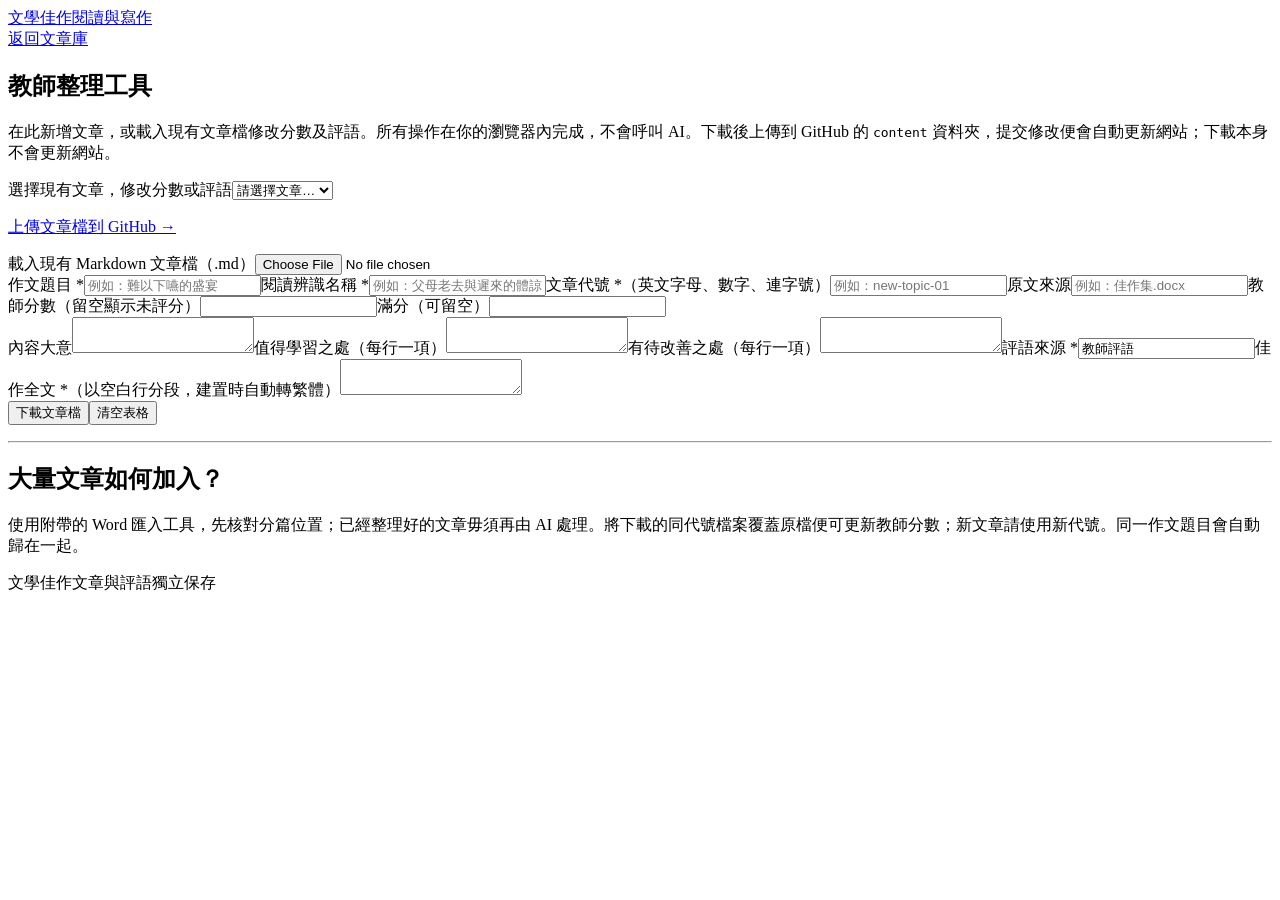
==== web/editor.html @ 9c991cdd "Add initial HTML structure for editor tool" ====
<!doctype html><html lang="zh-Hant-HK"><head><meta charset="utf-8"><meta name="viewport" content="width=device-width,initial-scale=1"><title>教師整理工具｜文學佳作</title><link rel="stylesheet" href="style.css"><script defer src="data.js"></script><script defer src="editor.js"></script></head><body><header><a class="brand" href="index.html">文學佳作<span>閱讀與寫作</span></a><nav><a href="index.html">返回文章庫</a></nav></header><main><section class="editor"><h1>教師整理工具</h1><p>在此新增文章，或載入現有文章檔修改分數及評語。所有操作在你的瀏覽器內完成，不會呼叫 AI。下載後上傳到 GitHub 的 <code>content</code> 資料夾，提交修改便會自動更新網站；下載本身不會更新網站。</p><label class="field"><span>選擇現有文章，修改分數或評語</span><select id="existing"><option value="">請選擇文章…</option></select></label><p><a href="https://github.com/Akichien/literature-library/upload/main/content" target="_blank" rel="noopener">上傳文章檔到 GitHub →</a></p><label class="field"><span>載入現有 Markdown 文章檔（.md）</span><input type="file" id="load" accept=".md"></label><form id="edit-form"><div class="form-grid"><label class="field"><span>作文題目 *</span><input id="topic" required placeholder="例如：難以下嚥的盛宴"></label><label class="field"><span>閱讀辨識名稱 *</span><input id="label" required placeholder="例如：父母老去與遲來的體諒"></label><label class="field"><span>文章代號 *（英文字母、數字、連字號）</span><input id="id" required pattern="[a-z0-9][a-z0-9-]*" placeholder="例如：new-topic-01"></label><label class="field"><span>原文來源</span><input id="source" placeholder="例如：佳作集.docx"></label><label class="field"><span>教師分數（留空顯示未評分）</span><input id="score" type="number" min="0" step="any"></label><label class="field"><span>滿分（可留空）</span><input id="scoreMax" type="number" min="0.01" step="any"></label></div><label class="field"><span>內容大意</span><textarea id="summary"></textarea></label><label class="field"><span>值得學習之處（每行一項）</span><textarea id="learn"></textarea></label><label class="field"><span>有待改善之處（每行一項）</span><textarea id="improve"></textarea></label><label class="field"><span>評語來源 *</span><input id="reviewSource" required value="教師評語"></label><label class="field"><span>佳作全文 *（以空白行分段，建置時自動轉繁體）</span><textarea id="body" required></textarea></label><div class="editor-actions"><button class="primary" type="submit">下載文章檔</button><button class="secondary" type="reset">清空表格</button></div><p id="status" class="message" role="status"></p></form><hr><h2>大量文章如何加入？</h2><p>使用附帶的 Word 匯入工具，先核對分篇位置；已經整理好的文章毋須再由 AI 處理。將下載的同代號檔案覆蓋原檔便可更新教師分數；新文章請使用新代號。同一作文題目會自動歸在一起。</p></section></main><footer>文學佳作<span>文章與評語獨立保存</span></footer></body></html>
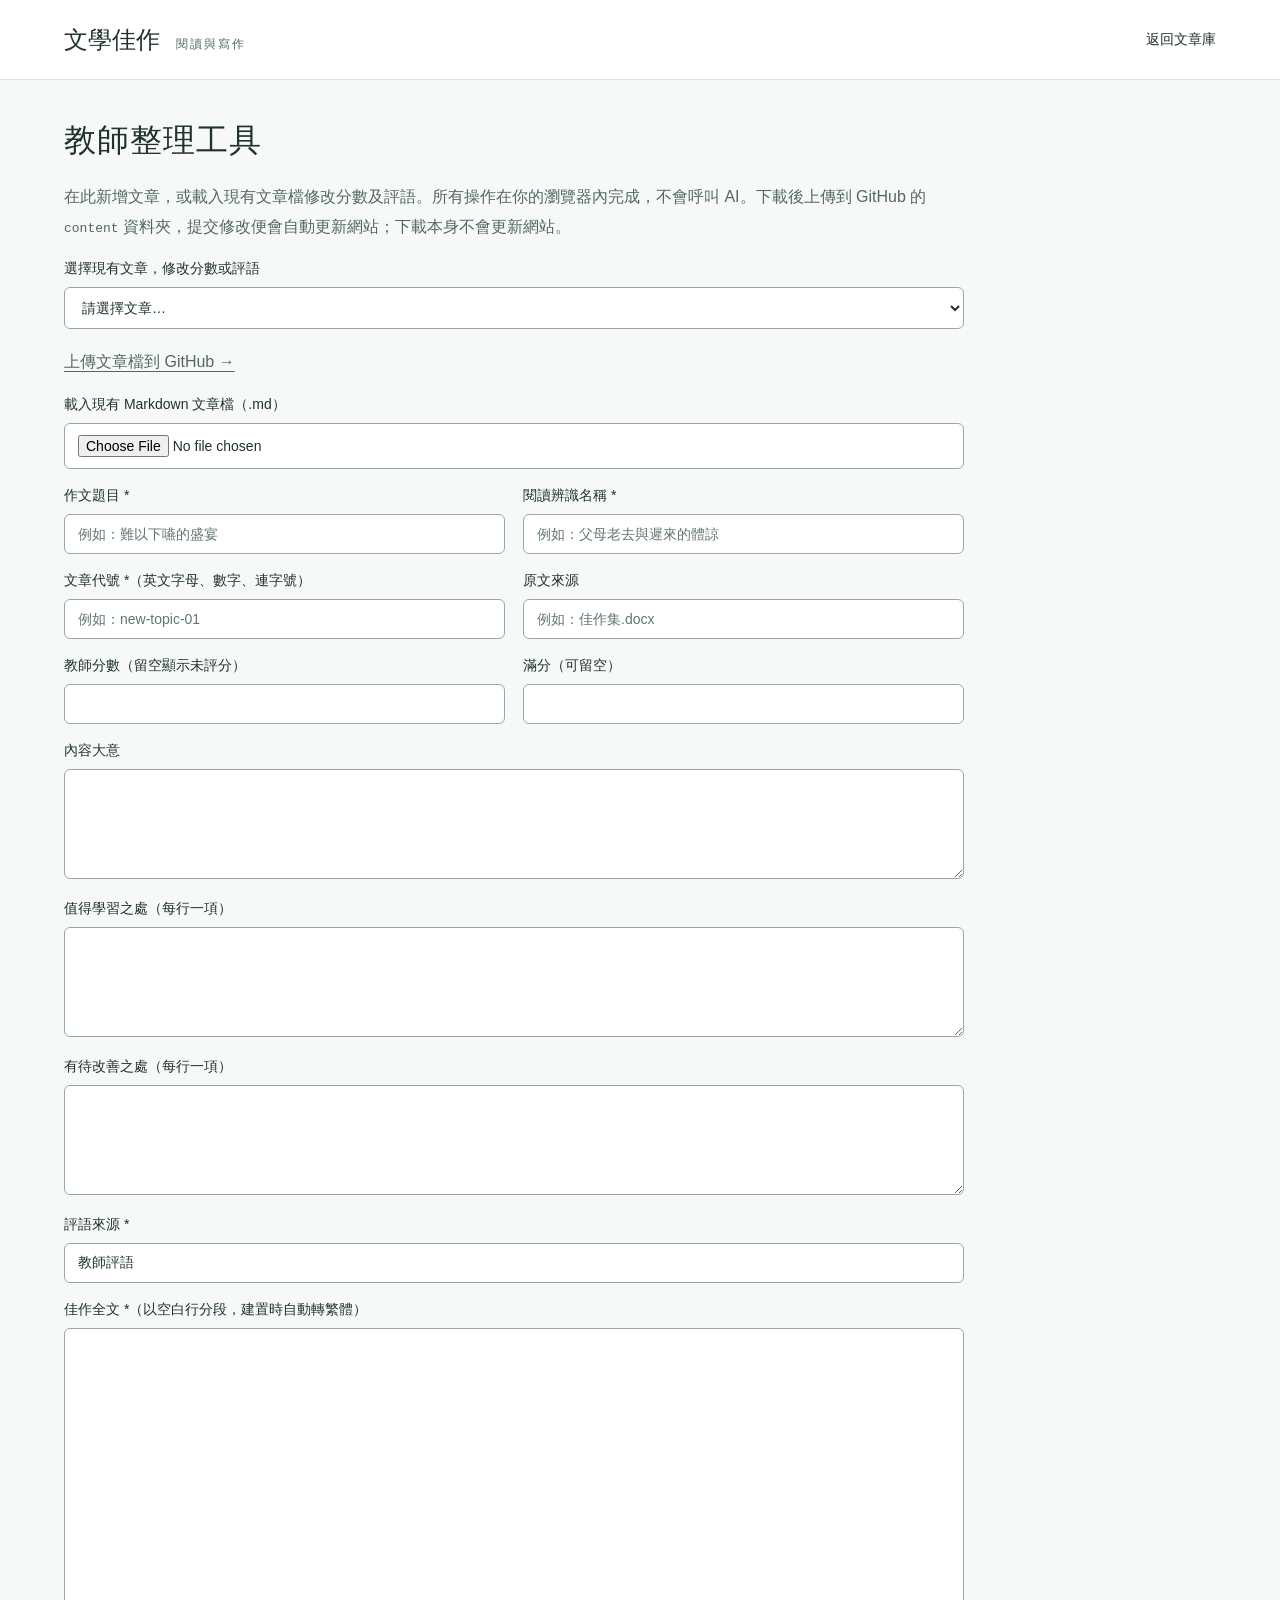
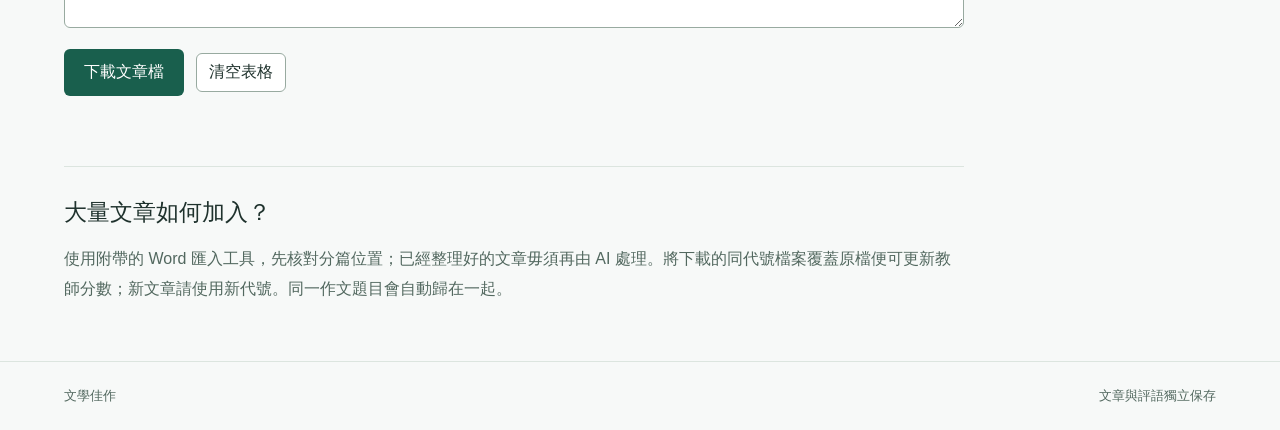
==== commit 6d9ced19: "更新 chiencl 網址及文章上傳連結" ====
--- a/web/editor.html
+++ b/web/editor.html
@@ -1 +1 @@
-<!doctype html><html lang="zh-Hant-HK"><head><meta charset="utf-8"><meta name="viewport" content="width=device-width,initial-scale=1"><title>教師整理工具｜文學佳作</title><link rel="stylesheet" href="style.css"><script defer src="data.js"></script><script defer src="editor.js"></script></head><body><header><a class="brand" href="index.html">文學佳作<span>閱讀與寫作</span></a><nav><a href="index.html">返回文章庫</a></nav></header><main><section class="editor"><h1>教師整理工具</h1><p>在此新增文章，或載入現有文章檔修改分數及評語。所有操作在你的瀏覽器內完成，不會呼叫 AI。下載後上傳到 GitHub 的 <code>content</code> 資料夾，提交修改便會自動更新網站；下載本身不會更新網站。</p><label class="field"><span>選擇現有文章，修改分數或評語</span><select id="existing"><option value="">請選擇文章…</option></select></label><p><a href="https://github.com/Akichien/literature-library/upload/main/content" target="_blank" rel="noopener">上傳文章檔到 GitHub →</a></p><label class="field"><span>載入現有 Markdown 文章檔（.md）</span><input type="file" id="load" accept=".md"></label><form id="edit-form"><div class="form-grid"><label class="field"><span>作文題目 *</span><input id="topic" required placeholder="例如：難以下嚥的盛宴"></label><label class="field"><span>閱讀辨識名稱 *</span><input id="label" required placeholder="例如：父母老去與遲來的體諒"></label><label class="field"><span>文章代號 *（英文字母、數字、連字號）</span><input id="id" required pattern="[a-z0-9][a-z0-9-]*" placeholder="例如：new-topic-01"></label><label class="field"><span>原文來源</span><input id="source" placeholder="例如：佳作集.docx"></label><label class="field"><span>教師分數（留空顯示未評分）</span><input id="score" type="number" min="0" step="any"></label><label class="field"><span>滿分（可留空）</span><input id="scoreMax" type="number" min="0.01" step="any"></label></div><label class="field"><span>內容大意</span><textarea id="summary"></textarea></label><label class="field"><span>值得學習之處（每行一項）</span><textarea id="learn"></textarea></label><label class="field"><span>有待改善之處（每行一項）</span><textarea id="improve"></textarea></label><label class="field"><span>評語來源 *</span><input id="reviewSource" required value="教師評語"></label><label class="field"><span>佳作全文 *（以空白行分段，建置時自動轉繁體）</span><textarea id="body" required></textarea></label><div class="editor-actions"><button class="primary" type="submit">下載文章檔</button><button class="secondary" type="reset">清空表格</button></div><p id="status" class="message" role="status"></p></form><hr><h2>大量文章如何加入？</h2><p>使用附帶的 Word 匯入工具，先核對分篇位置；已經整理好的文章毋須再由 AI 處理。將下載的同代號檔案覆蓋原檔便可更新教師分數；新文章請使用新代號。同一作文題目會自動歸在一起。</p></section></main><footer>文學佳作<span>文章與評語獨立保存</span></footer></body></html>
+<!doctype html><html lang="zh-Hant-HK"><head><meta charset="utf-8"><meta name="viewport" content="width=device-width,initial-scale=1"><title>教師整理工具｜文學佳作</title><link rel="stylesheet" href="style.css"><script defer src="data.js"></script><script defer src="editor.js"></script></head><body><header><a class="brand" href="index.html">文學佳作<span>閱讀與寫作</span></a><nav><a href="index.html">返回文章庫</a></nav></header><main><section class="editor"><h1>教師整理工具</h1><p>在此新增文章，或載入現有文章檔修改分數及評語。所有操作在你的瀏覽器內完成，不會呼叫 AI。下載後上傳到 GitHub 的 <code>content</code> 資料夾，提交修改便會自動更新網站；下載本身不會更新網站。</p><label class="field"><span>選擇現有文章，修改分數或評語</span><select id="existing"><option value="">請選擇文章…</option></select></label><p><a href="https://github.com/chiencl/literature-library/upload/main/content" target="_blank" rel="noopener">上傳文章檔到 GitHub →</a></p><label class="field"><span>載入現有 Markdown 文章檔（.md）</span><input type="file" id="load" accept=".md"></label><form id="edit-form"><div class="form-grid"><label class="field"><span>作文題目 *</span><input id="topic" required placeholder="例如：難以下嚥的盛宴"></label><label class="field"><span>閱讀辨識名稱 *</span><input id="label" required placeholder="例如：父母老去與遲來的體諒"></label><label class="field"><span>文章代號 *（英文字母、數字、連字號）</span><input id="id" required pattern="[a-z0-9][a-z0-9-]*" placeholder="例如：new-topic-01"></label><label class="field"><span>原文來源</span><input id="source" placeholder="例如：佳作集.docx"></label><label class="field"><span>教師分數（留空顯示未評分）</span><input id="score" type="number" min="0" step="any"></label><label class="field"><span>滿分（可留空）</span><input id="scoreMax" type="number" min="0.01" step="any"></label></div><label class="field"><span>內容大意</span><textarea id="summary"></textarea></label><label class="field"><span>值得學習之處（每行一項）</span><textarea id="learn"></textarea></label><label class="field"><span>有待改善之處（每行一項）</span><textarea id="improve"></textarea></label><label class="field"><span>評語來源 *</span><input id="reviewSource" required value="教師評語"></label><label class="field"><span>佳作全文 *（以空白行分段，建置時自動轉繁體）</span><textarea id="body" required></textarea></label><div class="editor-actions"><button class="primary" type="submit">下載文章檔</button><button class="secondary" type="reset">清空表格</button></div><p id="status" class="message" role="status"></p></form><hr><h2>大量文章如何加入？</h2><p>使用附帶的 Word 匯入工具，先核對分篇位置；已經整理好的文章毋須再由 AI 處理。將下載的同代號檔案覆蓋原檔便可更新教師分數；新文章請使用新代號。同一作文題目會自動歸在一起。</p></section></main><footer>文學佳作<span>文章與評語獨立保存</span></footer></body></html>
--- a/web/style.css
+++ b/web/style.css
@@ -0,0 +1 @@
+:root{--paper:#f7f9f8;--ink:#1f322d;--muted:#52685f;--accent:#195f4d;--line:#dce5df;--white:#fff;--radius:6px;font-family:"Microsoft JhengHei","PingFang TC",sans-serif;color:var(--ink);background:var(--paper);font-synthesis:none}*{box-sizing:border-box}body{margin:0}a{color:inherit;text-underline-offset:4px}button,input,textarea,select{font:inherit}button,a,input,textarea{touch-action:manipulation}button{cursor:pointer}button:focus-visible,a:focus-visible,input:focus-visible,textarea:focus-visible{outline:3px solid #267b65;outline-offset:4px}header{height:80px;padding:0 5vw;border-bottom:1px solid var(--line);display:flex;align-items:center;justify-content:space-between;background:var(--white);gap:20px}.brand{font-size:24px;font-weight:700;text-decoration:none;white-space:nowrap}.brand span{font-size:12px;font-weight:400;margin-left:16px;color:var(--muted);letter-spacing:2px}nav{display:flex;gap:28px;font-size:14px}nav a{text-decoration:none}nav a:hover{color:var(--accent)}main{max-width:1280px;margin:auto;padding:0 5vw;min-height:75dvh}.intro{padding:56px 0 48px;max-width:750px}.eyebrow{font-size:13px;color:var(--accent);letter-spacing:2px;margin:0 0 16px}h1{font-size:clamp(32px,4.2vw,52px);line-height:1.3;letter-spacing:1px;margin:0 0 20px}h2{font-size:23px;margin:0 0 12px}.intro>p:last-child{line-height:1.9;color:var(--muted);font-size:16px;margin:0}.library-grid{display:grid;grid-template-columns:220px minmax(0,1fr);gap:48px;border-top:1px solid var(--line);padding-top:32px;padding-bottom:64px}aside h2{font-size:16px;margin-bottom:20px}.topic{display:flex;align-items:center;justify-content:space-between;gap:8px;width:100%;border:0;background:none;padding:13px 12px;text-align:left;color:var(--muted);border-radius:var(--radius);margin-bottom:6px;line-height:1.5}.topic.active{color:var(--accent);background:#e4eee9;font-weight:700}.topic small{font-size:12px;font-weight:400}.aside-note{font-size:12px;line-height:2;color:var(--muted);margin:32px 12px}.catalog-head{display:flex;justify-content:space-between;align-items:start;gap:25px;margin-bottom:16px}#count{color:var(--muted);font-size:13px;margin:0}.search{width:280px;max-width:100%}.search label{display:block;font-size:12px;margin-bottom:8px;color:var(--muted)}input,textarea,select{border:1px solid #98aaa0;background:white;border-radius:var(--radius);padding:11px 13px;width:100%;color:var(--ink)}input::placeholder{color:#63776c}.entry{padding:26px 0;border-bottom:1px solid var(--line);display:grid;grid-template-columns:42px minmax(0,1fr) 88px;gap:16px;text-decoration:none}.entry:hover h3{color:var(--accent);text-decoration:underline}.entry-number{color:var(--accent);font-family:monospace;font-size:15px;padding-top:4px}.entry h3{font-size:20px;margin:0 0 9px;font-weight:600;line-height:1.5}.entry p{line-height:1.85;font-size:14px;color:var(--muted);margin:0;max-width:650px}.meta{display:flex;flex-wrap:wrap;gap:12px;color:var(--muted);font-size:12px;margin-top:12px}.score{text-align:right;font-size:13px;color:var(--accent);padding-top:6px;white-space:nowrap}.empty{padding:48px 0;line-height:1.9}.reader-top{display:flex;justify-content:space-between;align-items:center;gap:20px;margin:30px 0}.back{font-size:14px;color:var(--accent)}.reader-heading{padding:16px 0 30px}.reader-heading h1{font-size:clamp(28px,3.4vw,42px);margin-bottom:12px}.reader-heading .label{font-size:20px;color:var(--muted);margin:0 0 15px}.teacher-score{border-left:3px solid var(--accent);padding-left:14px;font-size:14px}.reader-grid{display:grid;grid-template-columns:minmax(0,1fr) 340px;gap:44px;align-items:start;padding-bottom:60px}.article{background:white;border:1px solid var(--line);border-radius:var(--radius);padding:32px 40px}.article h2{font-size:16px;color:var(--accent)}.article p{font-size:var(--reading-size,19px);line-height:2.05;margin:0 0 24px;white-space:pre-wrap;overflow-wrap:anywhere}.reading-tools{display:flex;gap:8px;align-items:center;font-size:12px;color:var(--muted)}.reading-tools button,.secondary{border:1px solid #98aaa0;background:white;color:var(--ink);padding:8px 12px;border-radius:var(--radius)}.notes{background:#edf3ef;padding:26px;border-radius:var(--radius)}.notes h2{font-size:17px;margin-top:25px}.notes h2:first-of-type{margin-top:0}.notes p,.notes li{font-size:14px;line-height:1.95;color:#354c41}.notes ul{padding-left:20px}.notes li{margin-bottom:12px}.source-note{font-size:12px!important;border-top:1px solid #cbd9ce;padding-top:16px}.article-note{color:var(--muted);font-size:12px;line-height:1.8;margin:0 0 20px}.article-nav{display:flex;justify-content:space-between;gap:20px;flex-wrap:wrap;padding-bottom:30px;font-size:14px;color:var(--accent)}footer{border-top:1px solid var(--line);padding:25px 5vw;color:var(--muted);font-size:13px;display:flex;justify-content:space-between;gap:20px}.skip{position:absolute;top:-100px;background:white;padding:12px;z-index:10}.skip:focus{top:0}[hidden]{display:none!important}.editor{max-width:900px;padding:40px 0}.editor h1{font-size:32px}.editor p{line-height:1.9;color:var(--muted)}.form-grid{display:grid;grid-template-columns:1fr 1fr;gap:18px}.field{display:block;margin:18px 0;font-size:14px}.field span{display:block;margin-bottom:9px}.editor textarea{min-height:110px;line-height:1.8}.editor #body{min-height:300px}.primary{border:0;background:var(--accent);color:white;border-radius:var(--radius);padding:13px 20px}.editor-actions{display:flex;gap:12px;align-items:center;flex-wrap:wrap}.message{min-height:24px;color:var(--accent);line-height:1.8}.form-grid .field{margin:0}.editor hr{border:0;border-top:1px solid var(--line);margin:30px 0}@media(max-width:900px){.library-grid{grid-template-columns:180px 1fr;gap:25px}.reader-grid{grid-template-columns:1fr}.notes{padding:26px}.article{padding:28px}.catalog-head{flex-direction:column}.search{width:100%}}@media(max-width:600px){header{height:auto;min-height:76px;padding:17px 5vw;align-items:start}.brand{font-size:21px}.brand span{display:block;margin:4px 0 0;font-size:10px}nav{gap:12px;font-size:12px;flex-wrap:wrap;justify-content:end;max-width:145px}.intro{padding:36px 0}.library-grid{grid-template-columns:1fr;gap:20px;padding-top:24px}#topics{display:flex;gap:8px;flex-wrap:wrap}.topic{width:auto;margin:0}.aside-note{display:none}.entry{grid-template-columns:28px minmax(0,1fr);gap:10px}.score{grid-column:2;text-align:left;padding:0}.entry h3{font-size:18px}.article{padding:22px 19px}.article p{font-size:var(--reading-size,18px)}.reader-top{align-items:start}.reading-tools{flex-wrap:wrap;justify-content:end;max-width:155px}.form-grid{grid-template-columns:1fr}footer span{max-width:180px;text-align:right}h1{letter-spacing:0}}@media print{header,footer,.reader-top,.article-nav{display:none}.reader-grid{display:block}.article{border:0;padding:0}.notes{background:none;margin-top:30px}main{max-width:none;padding:0}.article p{font-size:12pt}body{background:white}}
